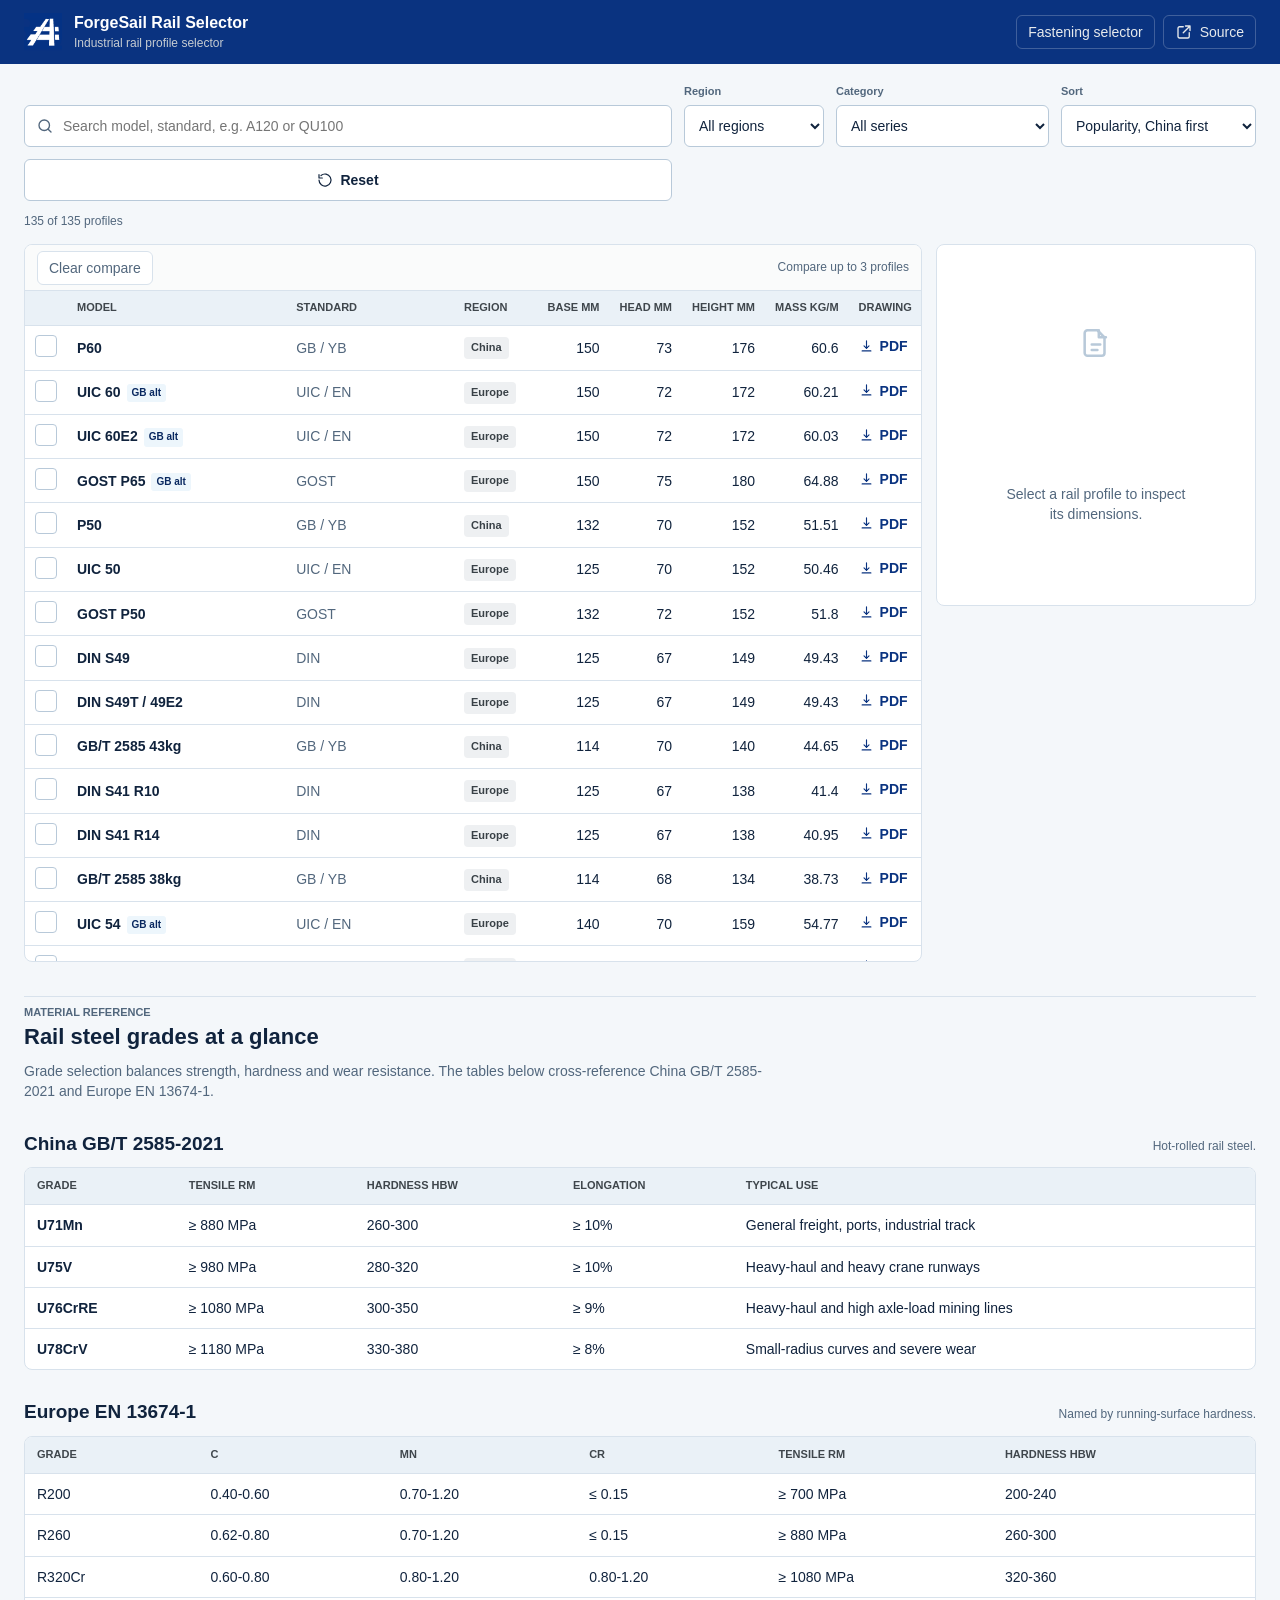
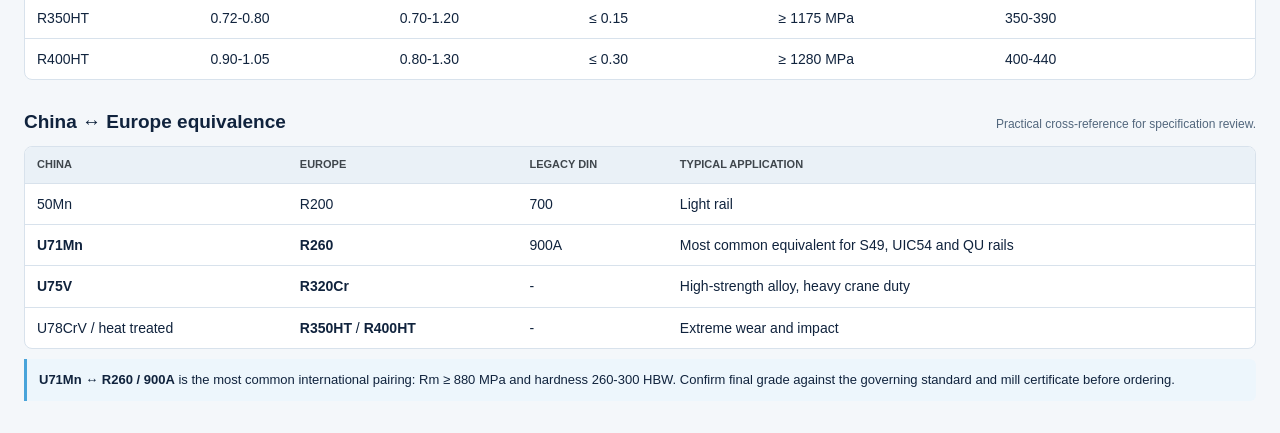
==== index.html @ 221b9ae2 "Initial ForgeSail Rail Selector" ====
<!doctype html>
<html lang="en">
<head>
  <meta charset="utf-8">
  <meta name="viewport" content="width=device-width, initial-scale=1">
  <title>ForgeSail Rail Selector</title>
  <meta name="description" content="Free industrial rail selection tool by ForgeSail. Search and compare 135 rail profiles, materials and drawings.">
  <meta name="theme-color" content="#0a3380">
  <meta property="og:title" content="ForgeSail Rail Selector">
  <meta property="og:description" content="Free industrial rail selection tool by ForgeSail. Search and compare 135 rail profiles, materials and drawings.">
  <meta property="og:type" content="website">
  <meta property="og:site_name" content="ForgeSail Rail Solutions">
  <link rel="icon" href="assets/logo-white.png">
  <link rel="stylesheet" href="styles.css?v=20261114b">
  <link rel="stylesheet" href="rail-materials.css?v=20261114b">
</head>
<body>
  <header class="topbar">
    <div class="brand">
      <img class="brand-logo" src="assets/logo-white.png" alt="ForgeSail">
      <div>
        <h1>ForgeSail Rail Selector</h1>
        <p>Industrial rail profile selector</p>
      </div>
    </div>
    <nav class="topbar-actions">
      <a class="text-button" href="fastening-selector.html">Fastening selector</a>
      <a class="text-button" href="https://forgesail.com/products/rails/" target="_blank" rel="noopener">
        <svg viewBox="0 0 24 24" aria-hidden="true"><path d="M14 4h6v6M20 4l-9 9M19 13v5a2 2 0 0 1-2 2H6a2 2 0 0 1-2-2V7a2 2 0 0 1 2-2h5"/></svg>
        Source
      </a>
    </nav>
  </header>

  <main>
    <section class="control-bar" aria-label="Rail data filters">
      <label class="search-field">
        <svg viewBox="0 0 24 24" aria-hidden="true"><circle cx="11" cy="11" r="7"/><path d="m20 20-3.8-3.8"/></svg>
        <input id="search" type="search" placeholder="Search model, standard, e.g. A120 or QU100" autocomplete="off">
      </label>
      <label class="select-field">
        <span>Region</span>
        <select id="regionFilter">
          <option value="">All regions</option>
        </select>
      </label>
      <label class="select-field">
        <span>Category</span>
        <select id="categoryFilter">
          <option value="">All series</option>
        </select>
      </label>
      <label class="select-field">
        <span>Sort</span>
        <select id="sortSelect">
          <option value="popularity" selected>Popularity, China first</option>
          <option value="mass-asc">Mass, low to high</option>
          <option value="mass-desc">Mass, high to low</option>
          <option value="model-asc">Model, A to Z</option>
        </select>
      </label>
      <button id="resetFilters" class="reset-button" type="button">
        <svg viewBox="0 0 24 24" aria-hidden="true"><path d="M3 12a9 9 0 1 0 3-6.7M3 4v5h5"/></svg>
        Reset
      </button>
      <div class="count" id="resultCount" aria-live="polite"></div>
    </section>

    <section class="workspace">
      <div class="table-panel">
        <div class="table-toolbar">
          <button id="clearCompare" class="text-button muted" type="button">Clear compare</button>
          <span class="compare-status" id="compareStatus">Compare up to 3 profiles</span>
        </div>
        <div class="table-scroll" id="tableScroll">
          <table class="rail-table">
            <thead>
              <tr>
                <th class="col-compare"><span class="visually-hidden">Compare</span></th>
                <th class="col-model">Model</th>
                <th class="col-standard">Standard</th>
                <th class="col-region">Region</th>
                <th class="num">Base mm</th>
                <th class="num">Head mm</th>
                <th class="num">Height mm</th>
                <th class="num">Mass kg/m</th>
                <th class="col-drawing">Drawing</th>
              </tr>
            </thead>
            <tbody id="railRows"></tbody>
          </table>
          <div id="emptyState" class="empty-state" hidden>No profiles match these filters.</div>
        </div>
      </div>

      <aside class="detail-panel" id="detailPanel" aria-live="polite">
        <div class="detail-empty" id="detailEmpty">
          <svg viewBox="0 0 24 24" aria-hidden="true"><path d="M4 5a2 2 0 0 1 2-2h7l5 5v11a2 2 0 0 1-2 2H6a2 2 0 0 1-2-2Z"/><path d="M14 3v5h5M9 13h6M9 17h4"/></svg>
          <p>Select a rail profile to inspect its dimensions.</p>
        </div>
        <div id="detailContent" hidden></div>
      </aside>
    </section>

    <section class="compare-band" id="compareBand" hidden>
      <div class="compare-head">
        <h2>Comparison</h2>
        <button id="closeCompare" class="icon-button" type="button" aria-label="Close comparison">
          <svg viewBox="0 0 24 24" aria-hidden="true"><path d="M6 6l12 12M18 6 6 18"/></svg>
        </button>
      </div>
      <div class="compare-outlines" id="compareOutlines"></div>
      <div class="compare-scroll">
        <table class="compare-table">
          <thead>
            <tr><th>Property</th><th class="compare-col"></th><th class="compare-col"></th><th class="compare-col"></th></tr>
          </thead>
          <tbody id="compareRows"></tbody>
        </table>
      </div>
      <a class="quote-link" href="https://forgesail.com/#form" target="_blank" rel="noopener">
        Get a quote for these profiles
        <svg viewBox="0 0 24 24" aria-hidden="true"><path d="M5 12h14m-6-6 6 6-6 6"/></svg>
      </a>
    </section>

    <section class="materials-embed" id="materials">
      <div class="materials-intro">
        <p class="eyebrow">Material reference</p>
        <h2>Rail steel grades at a glance</h2>
        <p>
          Grade selection balances strength, hardness and wear resistance.
          The tables below cross-reference China GB/T 2585-2021 and Europe EN 13674-1.
        </p>
      </div>

      <div class="materials-section">
        <div class="section-head">
          <h3>China GB/T 2585-2021</h3>
          <p>Hot-rolled rail steel.</p>
        </div>
        <div class="table-wrap">
          <table class="materials-table">
            <thead>
              <tr><th>Grade</th><th>Tensile Rm</th><th>Hardness HBW</th><th>Elongation</th><th>Typical use</th></tr>
            </thead>
            <tbody>
              <tr><td><strong>U71Mn</strong></td><td>&ge; 880 MPa</td><td>260-300</td><td>&ge; 10%</td><td>General freight, ports, industrial track</td></tr>
              <tr><td><strong>U75V</strong></td><td>&ge; 980 MPa</td><td>280-320</td><td>&ge; 10%</td><td>Heavy-haul and heavy crane runways</td></tr>
              <tr><td><strong>U76CrRE</strong></td><td>&ge; 1080 MPa</td><td>300-350</td><td>&ge; 9%</td><td>Heavy-haul and high axle-load mining lines</td></tr>
              <tr><td><strong>U78CrV</strong></td><td>&ge; 1180 MPa</td><td>330-380</td><td>&ge; 8%</td><td>Small-radius curves and severe wear</td></tr>
            </tbody>
          </table>
        </div>
      </div>

      <div class="materials-section">
        <div class="section-head">
          <h3>Europe EN 13674-1</h3>
          <p>Named by running-surface hardness.</p>
        </div>
        <div class="table-wrap">
          <table class="materials-table">
            <thead>
              <tr><th>Grade</th><th>C</th><th>Mn</th><th>Cr</th><th>Tensile Rm</th><th>Hardness HBW</th></tr>
            </thead>
            <tbody>
              <tr><td>R200</td><td>0.40-0.60</td><td>0.70-1.20</td><td>&le; 0.15</td><td>&ge; 700 MPa</td><td>200-240</td></tr>
              <tr><td>R260</td><td>0.62-0.80</td><td>0.70-1.20</td><td>&le; 0.15</td><td>&ge; 880 MPa</td><td>260-300</td></tr>
              <tr><td>R320Cr</td><td>0.60-0.80</td><td>0.80-1.20</td><td>0.80-1.20</td><td>&ge; 1080 MPa</td><td>320-360</td></tr>
              <tr><td>R350HT</td><td>0.72-0.80</td><td>0.70-1.20</td><td>&le; 0.15</td><td>&ge; 1175 MPa</td><td>350-390</td></tr>
              <tr><td>R400HT</td><td>0.90-1.05</td><td>0.80-1.30</td><td>&le; 0.30</td><td>&ge; 1280 MPa</td><td>400-440</td></tr>
            </tbody>
          </table>
        </div>
      </div>

      <div class="materials-section">
        <div class="section-head">
          <h3>China &harr; Europe equivalence</h3>
          <p>Practical cross-reference for specification review.</p>
        </div>
        <div class="table-wrap">
          <table class="materials-table">
            <thead>
              <tr><th>China</th><th>Europe</th><th>Legacy DIN</th><th>Typical application</th></tr>
            </thead>
            <tbody>
              <tr><td>50Mn</td><td>R200</td><td>700</td><td>Light rail</td></tr>
              <tr><td><strong>U71Mn</strong></td><td><strong>R260</strong></td><td>900A</td><td>Most common equivalent for S49, UIC54 and QU rails</td></tr>
              <tr><td><strong>U75V</strong></td><td><strong>R320Cr</strong></td><td>-</td><td>High-strength alloy, heavy crane duty</td></tr>
              <tr><td>U78CrV / heat treated</td><td><strong>R350HT</strong> / <strong>R400HT</strong></td><td>-</td><td>Extreme wear and impact</td></tr>
            </tbody>
          </table>
        </div>
      </div>

      <div class="note-strip">
        <strong>U71Mn &harr; R260 / 900A</strong> is the most common international pairing:
        Rm &ge; 880 MPa and hardness 260-300 HBW. Confirm final grade against the
        governing standard and mill certificate before ordering.
      </div>
    </section>
  </main>

  <script type="application/ld+json">
    {
      "@context": "https://schema.org",
      "@graph": [
        {
          "@type": "Organization",
          "@id": "https://forgesail.com/#organization",
          "name": "ForgeSail Rail Solutions Ltd.",
          "url": "https://forgesail.com/",
          "logo": "https://forgesail.com/wp-content/uploads/2026/03/cropped-forgesail-Favicon-white.png"
        },
        {
          "@type": "WebApplication",
          "name": "ForgeSail Rail Selector",
          "url": "https://forgesail.com/rail-selector/",
          "applicationCategory": "EngineeringApplication",
          "operatingSystem": "Web",
          "description": "Industrial rail profile selector with dimensions, material grades and drawing references.",
          "provider": { "@id": "https://forgesail.com/#organization" }
        }
      ]
    }
  </script>
  <script src="data/rails.js?v=20261114b"></script>
  <script src="data/materials.js?v=20261114b"></script>
  <script src="app.js?v=20261114b"></script>
</body>
</html>
---- styles.css ----
:root {
  --bg: #f4f7fa;
  --surface: #ffffff;
  --surface-muted: #eaf1f7;
  --ink: #10233d;
  --ink-soft: #52677d;
  --line: #d8e2ec;
  --line-strong: #b8c9d9;
  --accent: #0a3380;
  --accent-deep: #08275f;
  --accent-soft: #49a4da;
  --accent-soft-deep: #2989bf;
  --teal: #0a3380;
  --teal-soft: #e9f2fb;
  --danger: #b3261e;
  --shadow: 0 12px 30px rgba(10, 51, 128, 0.10);
}

* {
  box-sizing: border-box;
}

html {
  color: var(--ink);
  background: var(--bg);
}

body {
  margin: 0;
  min-height: 100vh;
  font-family: -apple-system, BlinkMacSystemFont, "Segoe UI", Roboto, "Helvetica Neue", Arial, sans-serif;
  background: var(--bg);
  font-size: 14px;
  line-height: 1.45;
}

button,
select,
input {
  font: inherit;
}

button,
a {
  -webkit-tap-highlight-color: transparent;
}

svg {
  width: 18px;
  height: 18px;
  fill: none;
  stroke: currentColor;
  stroke-width: 1.8;
  stroke-linecap: round;
  stroke-linejoin: round;
  flex: 0 0 auto;
}

.topbar {
  position: sticky;
  top: 0;
  z-index: 20;
  display: flex;
  align-items: center;
  justify-content: space-between;
  gap: 16px;
  min-height: 64px;
  padding: 10px 24px;
  background: #0a3380;
  color: #fff;
  box-shadow: 0 1px 0 rgba(255, 255, 255, 0.08);
}

.brand {
  display: flex;
  align-items: center;
  gap: 12px;
  min-width: 0;
}

.brand-mark {
  width: 34px;
  height: 34px;
  border-radius: 0;
  background: transparent;
  border: 0;
}

.brand-logo {
  width: auto;
  height: 38px;
  max-width: 170px;
  object-fit: contain;
}

.brand h1 {
  margin: 0;
  font-size: 16px;
  font-weight: 650;
  letter-spacing: 0;
}

.brand p {
  margin: 1px 0 0;
  color: #c6ccd1;
  font-size: 12px;
}

.topbar-actions {
  display: flex;
  align-items: center;
  gap: 8px;
}

.text-button,
.icon-text-button,
.icon-button,
.quote-link {
  display: inline-flex;
  align-items: center;
  justify-content: center;
  gap: 7px;
  min-height: 34px;
  border-radius: 6px;
  cursor: pointer;
  text-decoration: none;
  border: 1px solid transparent;
}

.text-button,
.icon-text-button {
  padding: 0 11px;
  color: #e7eaec;
  background: transparent;
  border-color: rgba(255, 255, 255, 0.22);
}

.text-button:hover,
.icon-text-button:hover {
  background: rgba(255, 255, 255, 0.08);
}

main {
  padding: 20px 24px 32px;
}

.control-bar {
  display: grid;
  grid-template-columns: minmax(260px, 1fr) repeat(3, minmax(140px, auto));
  gap: 12px;
  align-items: end;
  margin-bottom: 14px;
}

.search-field {
  position: relative;
  display: flex;
  align-items: center;
  min-width: 0;
}

.search-field svg {
  position: absolute;
  left: 12px;
  color: var(--ink-soft);
}

.search-field input {
  width: 100%;
  height: 42px;
  padding: 0 12px 0 38px;
  border: 1px solid var(--line-strong);
  border-radius: 6px;
  background: var(--surface);
  color: var(--ink);
  outline: none;
}

.search-field input:focus {
  border-color: var(--accent);
  box-shadow: 0 0 0 3px rgba(73, 164, 218, 0.18);
}

.select-field {
  display: flex;
  flex-direction: column;
  gap: 5px;
  min-width: 0;
}

.select-field span {
  color: var(--ink-soft);
  font-size: 11px;
  font-weight: 600;
  letter-spacing: 0;
}

.select-field select {
  height: 42px;
  padding: 0 30px 0 10px;
  border: 1px solid var(--line-strong);
  border-radius: 6px;
  background: var(--surface);
  color: var(--ink);
  cursor: pointer;
}

.reset-button {
  display: inline-flex;
  align-items: center;
  justify-content: center;
  gap: 7px;
  height: 42px;
  padding: 0 12px;
  border: 1px solid var(--line-strong);
  border-radius: 6px;
  background: var(--surface);
  color: var(--ink);
  font-weight: 600;
  cursor: pointer;
}

.reset-button:hover {
  border-color: var(--accent);
  color: var(--accent);
}

.reset-button svg {
  width: 16px;
  height: 16px;
}

.count {
  grid-column: 1 / -1;
  color: var(--ink-soft);
  font-size: 12px;
}

.workspace {
  display: grid;
  grid-template-columns: minmax(0, 1fr) 320px;
  gap: 14px;
  align-items: start;
}

.table-panel,
.detail-panel {
  background: var(--surface);
  border: 1px solid var(--line);
  border-radius: 8px;
  overflow: hidden;
}

.table-toolbar {
  display: flex;
  align-items: center;
  justify-content: space-between;
  gap: 12px;
  min-height: 46px;
  padding: 0 12px;
  border-bottom: 1px solid var(--line);
  background: #fafbfb;
}

.text-button.muted {
  color: var(--ink-soft);
  border-color: var(--line);
  background: var(--surface);
}

.text-button.muted:hover {
  color: var(--ink);
  border-color: var(--line-strong);
}

.compare-status {
  color: var(--ink-soft);
  font-size: 12px;
}

.table-scroll {
  overflow: auto;
  max-height: calc(100vh - 230px);
  min-height: 360px;
}

.rail-table {
  width: 100%;
  border-collapse: collapse;
  min-width: 800px;
}

.rail-table th,
.rail-table td {
  padding: 9px 10px;
  border-bottom: 1px solid var(--line);
  text-align: left;
  vertical-align: middle;
  white-space: nowrap;
}

.rail-table thead th {
  position: sticky;
  top: 0;
  z-index: 2;
  background: var(--surface-muted);
  color: #3f464c;
  font-size: 11px;
  font-weight: 650;
  text-transform: uppercase;
  letter-spacing: 0;
}

.rail-table tbody tr {
  cursor: pointer;
}

.rail-table tbody tr:hover {
  background: #f2f7fb;
}

.rail-table tbody tr.selected {
  background: var(--teal-soft);
}

.rail-table td.num {
  text-align: right;
  font-variant-numeric: tabular-nums;
}

.rail-table .model {
  font-weight: 650;
  color: var(--ink);
}

.alt-badge {
  display: inline-block;
  margin-left: 6px;
  padding: 2px 5px;
  border-radius: 3px;
  background: #edf6fc;
  color: var(--accent-deep);
  font-size: 10px;
  font-weight: 650;
  vertical-align: 1px;
}

.rail-table .standard {
  color: var(--ink-soft);
}

.rail-table .region {
  display: inline-block;
  padding: 3px 7px;
  border-radius: 4px;
  background: #eef0f2;
  color: #394147;
  font-size: 11px;
  font-weight: 600;
}

.compare-check {
  display: inline-grid;
  place-items: center;
  width: 22px;
  height: 22px;
  border: 1px solid var(--line-strong);
  border-radius: 4px;
  background: var(--surface);
  color: transparent;
}

.compare-check.checked {
  background: var(--accent-soft);
  border-color: var(--accent-soft);
  color: #fff;
}

.compare-check svg {
  width: 14px;
  height: 14px;
  stroke-width: 2.6;
}

.drawing-link {
  display: inline-flex;
  align-items: center;
  gap: 6px;
  color: var(--teal);
  text-decoration: none;
  font-weight: 600;
}

.drawing-link:hover {
  text-decoration: underline;
}

.drawing-link svg {
  width: 15px;
  height: 15px;
}

.empty-state {
  display: grid;
  place-items: center;
  min-height: 220px;
  color: var(--ink-soft);
  text-align: center;
}

.detail-panel {
  position: sticky;
  top: 84px;
}

.detail-empty {
  display: grid;
  place-items: center;
  gap: 10px;
  min-height: 360px;
  padding: 24px;
  color: var(--ink-soft);
  text-align: center;
}

.detail-empty svg {
  width: 34px;
  height: 34px;
  color: var(--line-strong);
}

.detail-empty p {
  max-width: 180px;
  margin: 0;
}

.detail-content {
  padding: 16px;
}

.detail-content h2 {
  margin: 0 0 2px;
  font-size: 22px;
  letter-spacing: 0;
}

.detail-content .detail-standard {
  margin: 0 0 14px;
  color: var(--ink-soft);
}

.rail-schematic {
  display: grid;
  place-items: center;
  padding: 10px;
  border: 1px solid var(--line);
  border-radius: 6px;
  background: #fafbfb;
}

.detail-drawing-note {
  padding: 10px;
  border: 1px solid var(--line);
  border-radius: 6px;
  background: var(--surface-muted);
  color: var(--ink-soft);
  font-size: 12px;
}

.data-note {
  margin: 10px 0 0;
  padding: 8px 9px;
  border-left: 3px solid #d9a441;
  border-radius: 0 5px 5px 0;
  background: #fff8e8;
  color: #6c5314;
  font-size: 11px;
}

.rail-schematic svg {
  width: 100%;
  height: 180px;
}

.spec-grid {
  display: grid;
  grid-template-columns: 1fr 1fr;
  gap: 8px;
  margin: 14px 0;
}

.spec-item {
  padding: 9px 10px;
  border: 1px solid var(--line);
  border-radius: 6px;
  background: var(--surface);
}

.spec-item .label {
  display: block;
  color: var(--ink-soft);
  font-size: 11px;
}

.spec-item .value {
  font-size: 16px;
  font-weight: 650;
  font-variant-numeric: tabular-nums;
}

.detail-actions {
  display: flex;
  flex-wrap: wrap;
  gap: 8px;
}

.detail-actions .button {
  display: inline-flex;
  align-items: center;
  justify-content: center;
  gap: 7px;
  min-height: 36px;
  padding: 0 11px;
  border: 1px solid var(--line-strong);
  border-radius: 6px;
  color: var(--ink);
  background: var(--surface);
  text-decoration: none;
  font-weight: 600;
}

.detail-actions .button:hover {
  border-color: var(--ink);
}

.detail-actions .button.primary {
  background: var(--accent);
  border-color: var(--accent);
  color: #fff;
}

.detail-actions .button.primary:hover {
  background: var(--accent-deep);
  border-color: var(--accent-deep);
}

.disclaimer {
  margin-top: 14px;
  padding: 9px 10px;
  border-left: 3px solid var(--line-strong);
  color: var(--ink-soft);
  font-size: 11px;
  background: var(--surface-muted);
  border-radius: 0 5px 5px 0;
}

.compare-band {
  position: fixed;
  left: 24px;
  right: 24px;
  bottom: 18px;
  z-index: 30;
  max-width: 1200px;
  margin: 0 auto;
  padding: 14px 16px;
  border: 1px solid var(--line);
  border-radius: 8px;
  background: #fff;
  box-shadow: var(--shadow);
}

.compare-head {
  display: flex;
  align-items: center;
  justify-content: space-between;
  gap: 12px;
  margin-bottom: 10px;
}

.compare-head h2 {
  margin: 0;
  font-size: 15px;
}

.icon-button {
  width: 32px;
  height: 32px;
  color: var(--ink-soft);
  border-color: var(--line);
  background: var(--surface);
}

.icon-button:hover {
  color: var(--ink);
  border-color: var(--line-strong);
}

.compare-scroll {
  overflow: auto;
}

.compare-table {
  width: 100%;
  border-collapse: collapse;
  min-width: 680px;
}

.compare-table th,
.compare-table td {
  padding: 7px 10px;
  border-bottom: 1px solid var(--line);
  text-align: left;
  white-space: nowrap;
}

.compare-table th.compare-col {
  min-width: 150px;
  font-weight: 650;
}

.compare-table td {
  font-variant-numeric: tabular-nums;
}

.quote-link {
  justify-content: flex-start;
  margin-top: 10px;
  color: var(--accent-deep);
  font-weight: 650;
}

.quote-link svg {
  width: 16px;
  height: 16px;
}

.quote-link:hover {
  text-decoration: underline;
}

.material-block {
  margin: 14px 0 0;
  padding: 12px;
  border: 1px solid var(--line);
  border-radius: 6px;
  background: #fbfcfd;
}

.material-head {
  display: flex;
  align-items: baseline;
  justify-content: space-between;
  gap: 8px;
}

.material-head h3 {
  margin: 0;
  font-size: 14px;
  letter-spacing: 0;
}

.material-head span {
  color: var(--ink-soft);
  font-size: 11px;
}

.material-chips {
  display: flex;
  flex-wrap: wrap;
  gap: 6px;
  margin: 10px 0;
}

.material-chip {
  min-height: 30px;
  padding: 0 10px;
  border: 1px solid var(--line-strong);
  border-radius: 5px;
  background: var(--surface);
  color: var(--ink);
  font-weight: 600;
  cursor: pointer;
}

.material-chip:hover {
  border-color: var(--accent-soft-deep);
}

.material-chip.active {
  background: var(--accent);
  border-color: var(--accent);
  color: #fff;
}

.property-grid {
  display: grid;
  grid-template-columns: repeat(3, 1fr);
  gap: 6px;
  margin-bottom: 10px;
}

.property {
  padding: 8px;
  border: 1px solid var(--line);
  border-radius: 5px;
  background: var(--surface);
}

.property span {
  display: block;
  color: var(--ink-soft);
  font-size: 10px;
}

.property strong {
  display: block;
  margin-top: 2px;
  font-size: 13px;
  font-variant-numeric: tabular-nums;
}

.composition-table {
  width: 100%;
  border-collapse: collapse;
  margin-bottom: 10px;
  font-size: 12px;
}

.composition-table caption {
  padding: 0 0 5px;
  color: var(--ink-soft);
  font-size: 10px;
  text-align: left;
}

.composition-table th,
.composition-table td {
  padding: 4px 6px;
  border-bottom: 1px solid var(--line);
  text-align: left;
  white-space: nowrap;
}

.composition-table th {
  color: var(--ink-soft);
  font-weight: 600;
}

.composition-table td {
  text-align: right;
  font-variant-numeric: tabular-nums;
}

.equivalence-grid {
  display: grid;
  gap: 6px;
}

.equivalence-grid div {
  display: flex;
  align-items: center;
  justify-content: space-between;
  gap: 8px;
  padding: 7px 8px;
  border: 1px solid var(--line);
  border-radius: 5px;
  background: var(--surface);
}

.equivalence-grid span {
  color: var(--ink-soft);
  font-size: 11px;
}

.equivalence-grid strong {
  font-size: 11px;
  text-align: right;
}

.replacement-note {
  display: grid;
  gap: 2px;
  margin-top: 10px;
  padding: 9px 10px;
  border-left: 3px solid var(--accent-soft);
  border-radius: 0 5px 5px 0;
  background: #edf6fc;
}

.replacement-note strong {
  color: var(--accent-deep);
  font-size: 12px;
}

.replacement-note span {
  color: var(--ink);
  font-weight: 650;
}

.replacement-note small {
  color: var(--ink-soft);
  font-size: 10px;
}

.material-guide-link {
  display: inline-flex;
  margin-top: 10px;
  color: var(--accent-deep);
  font-size: 12px;
  font-weight: 650;
  text-decoration: none;
}

.material-guide-link:hover {
  text-decoration: underline;
}

.compare-outlines {
  display: grid;
  grid-template-columns: repeat(3, 1fr);
  gap: 10px;
  margin-bottom: 10px;
}

.compare-outline {
  min-width: 0;
  padding: 8px;
  border: 1px solid var(--line);
  border-radius: 6px;
  background: #fbfcfd;
}

.compare-outline-head {
  display: flex;
  align-items: baseline;
  justify-content: space-between;
  gap: 6px;
  margin-bottom: 4px;
}

.compare-outline-head strong {
  overflow: hidden;
  font-size: 12px;
  text-overflow: ellipsis;
  white-space: nowrap;
}

.compare-outline-head span {
  color: var(--ink-soft);
  font-size: 10px;
  white-space: nowrap;
}

.compare-outline svg {
  width: 100%;
  height: 118px;
}

.visually-hidden {
  position: absolute;
  width: 1px;
  height: 1px;
  padding: 0;
  margin: -1px;
  overflow: hidden;
  clip: rect(0, 0, 0, 0);
  white-space: nowrap;
  border: 0;
}

@media (max-width: 1040px) {
  .control-bar {
    grid-template-columns: minmax(240px, 1fr) repeat(2, minmax(130px, 1fr));
  }

  .search-field {
    grid-column: 1 / -1;
  }

  .workspace {
    grid-template-columns: 1fr;
  }

  .detail-panel {
    position: static;
  }

  .detail-empty {
    min-height: 200px;
  }
}

@media (max-width: 680px) {
  .topbar {
    align-items: flex-start;
    flex-direction: column;
    padding: 10px 14px;
  }

  .topbar-actions {
    width: 100%;
    overflow-x: auto;
    padding-bottom: 2px;
  }

  main {
    padding: 14px;
  }

  .control-bar {
    grid-template-columns: 1fr;
  }

  .search-field {
    grid-column: auto;
  }

  .compare-band {
    left: 12px;
    right: 12px;
    bottom: 10px;
  }

  .compare-outlines {
    grid-template-columns: 1fr;
  }
}
---- rail-materials.css ----
.materials-main {
  max-width: 1180px;
  margin: 0 auto;
  padding: 24px 24px 48px;
}

.materials-embed {
  margin-top: 34px;
  padding-top: 8px;
  border-top: 1px solid var(--line);
  scroll-margin-top: 84px;
}

.materials-embed .materials-intro h2 {
  font-size: 22px;
}

.materials-intro {
  margin-bottom: 10px;
}

.eyebrow {
  margin: 0 0 4px;
  color: var(--accent-soft-deep);
  font-size: 11px;
  font-weight: 700;
  letter-spacing: 0;
  text-transform: uppercase;
}

.materials-intro h2 {
  margin: 0 0 8px;
  font-size: 28px;
  letter-spacing: 0;
}

.materials-intro p {
  max-width: 760px;
  margin: 0;
  color: var(--ink-soft);
}

.materials-section {
  margin-top: 28px;
}

.section-head {
  display: flex;
  align-items: baseline;
  justify-content: space-between;
  gap: 16px;
  margin-bottom: 10px;
}

.section-head h3 {
  margin: 0;
  font-size: 19px;
  letter-spacing: 0;
}

.section-head p {
  margin: 0;
  color: var(--ink-soft);
  font-size: 12px;
  text-align: right;
}

.table-wrap {
  overflow-x: auto;
  border: 1px solid var(--line);
  border-radius: 8px;
  background: var(--surface);
}

.materials-table {
  width: 100%;
  border-collapse: collapse;
  min-width: 720px;
}

.materials-table th,
.materials-table td {
  padding: 10px 12px;
  border-bottom: 1px solid var(--line);
  text-align: left;
  vertical-align: top;
  white-space: nowrap;
}

.materials-table thead th {
  position: sticky;
  top: 0;
  background: var(--surface-muted);
  color: #3f464c;
  font-size: 11px;
  font-weight: 700;
  text-transform: uppercase;
}

.materials-table tbody tr:last-child td {
  border-bottom: 0;
}

.materials-table tbody tr:hover {
  background: #f2f7fb;
}

.materials-table td {
  font-variant-numeric: tabular-nums;
}

.materials-table.compact {
  min-width: 820px;
}

.note-strip {
  margin-top: 10px;
  padding: 11px 12px;
  border-left: 3px solid var(--accent-soft);
  border-radius: 0 6px 6px 0;
  background: #edf6fc;
  color: var(--ink);
  font-size: 13px;
  line-height: 1.55;
}

.guidance-grid {
  display: grid;
  grid-template-columns: repeat(3, 1fr);
  gap: 12px;
}

.guidance-item {
  padding: 14px;
  border: 1px solid var(--line);
  border-radius: 6px;
  background: var(--surface);
}

.guidance-item h4 {
  margin: 0 0 6px;
  font-size: 14px;
}

.guidance-item p {
  margin: 0;
  color: var(--ink-soft);
  font-size: 13px;
  line-height: 1.55;
}

.disclaimer {
  margin-top: 28px;
  padding: 11px 12px;
  border-left: 3px solid var(--line-strong);
  border-radius: 0 6px 6px 0;
  background: var(--surface-muted);
  color: var(--ink-soft);
  font-size: 12px;
}

@media (max-width: 760px) {
  .materials-main {
    padding: 18px 14px 36px;
  }

  .section-head {
    display: block;
  }

  .section-head p {
    margin-top: 4px;
    text-align: left;
  }

  .guidance-grid {
    grid-template-columns: 1fr;
  }
}
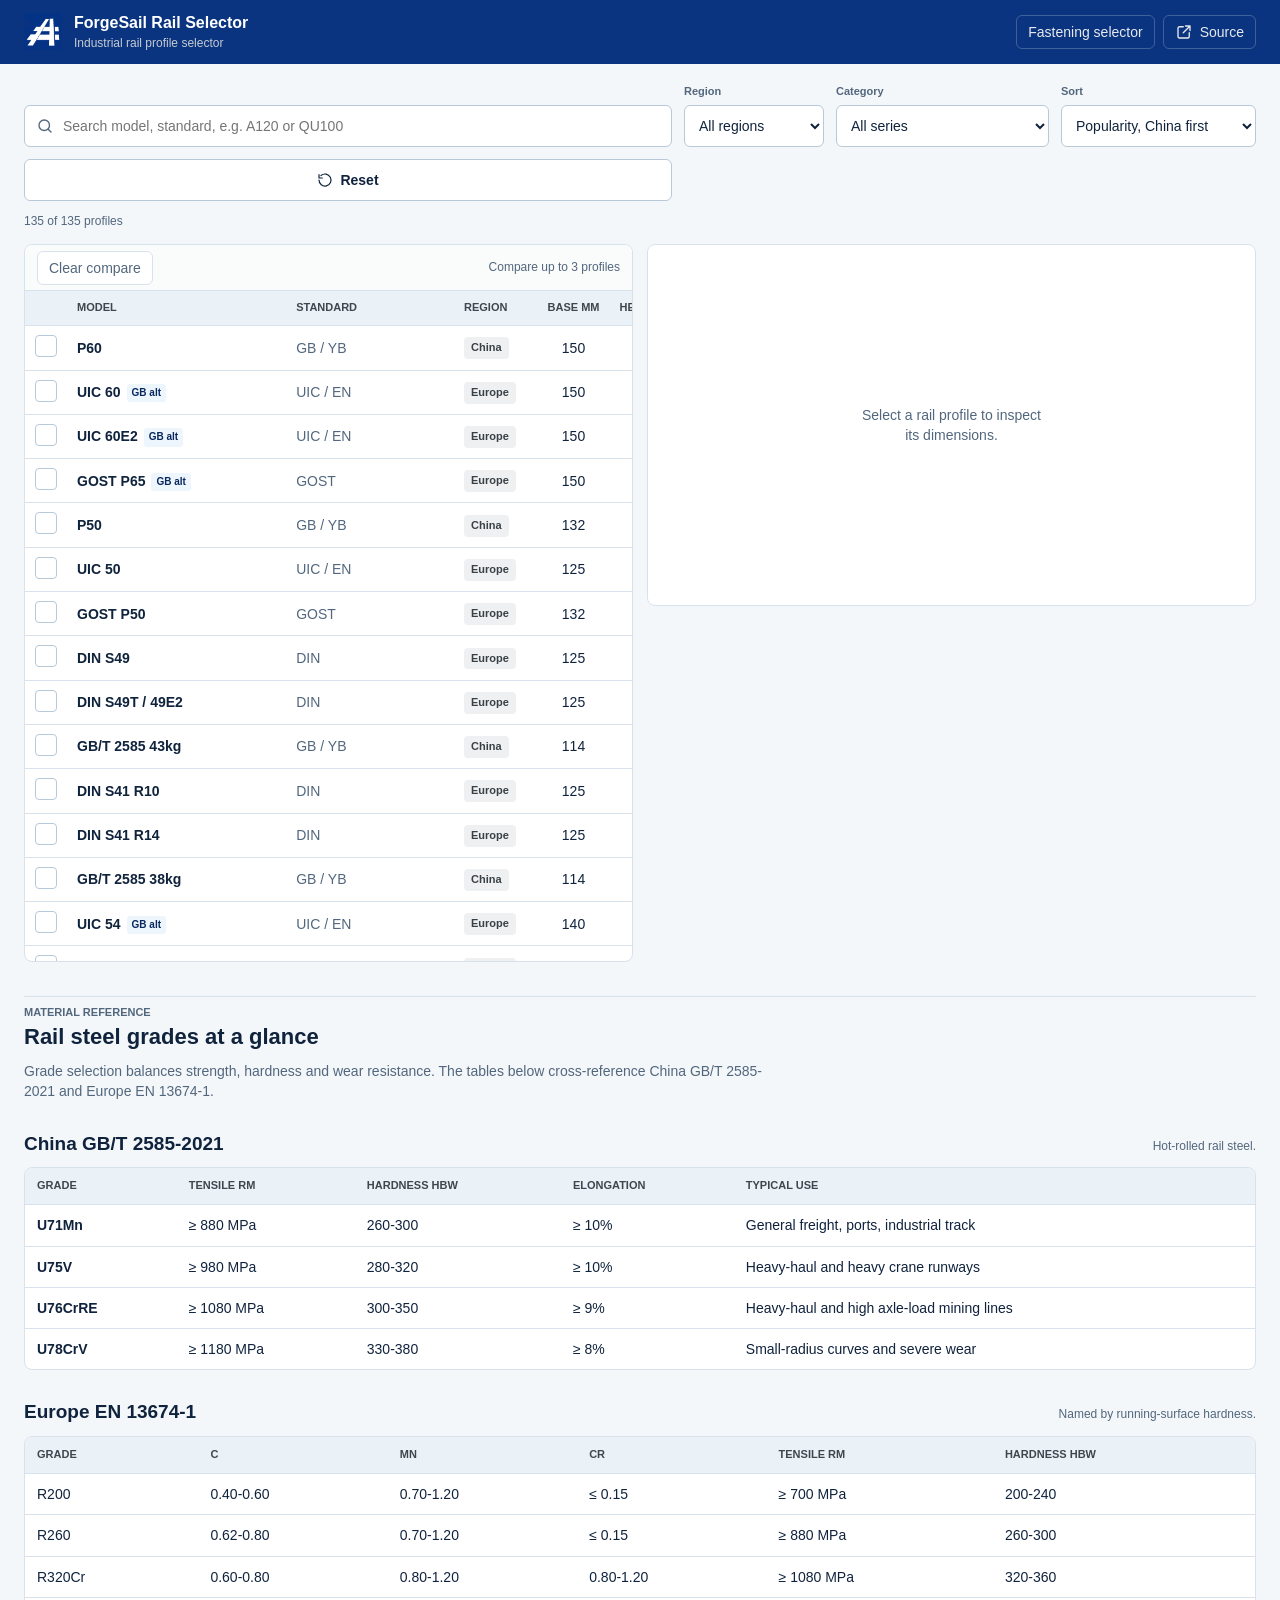
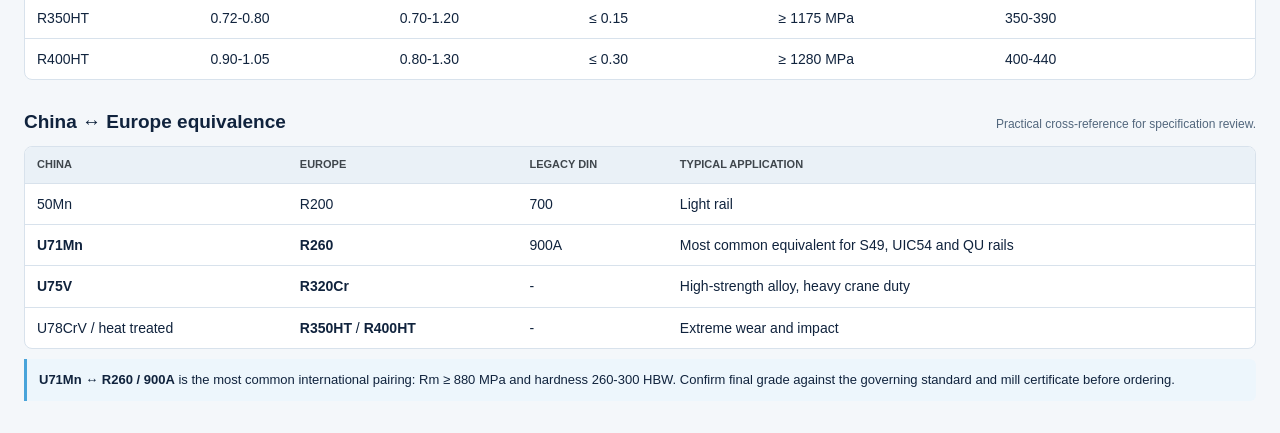
==== commit 1d613724: "Polish rail selector layout and labels" ====
--- a/index.html
+++ b/index.html
@@ -95,7 +95,6 @@
 
       <aside class="detail-panel" id="detailPanel" aria-live="polite">
         <div class="detail-empty" id="detailEmpty">
-          <svg viewBox="0 0 24 24" aria-hidden="true"><path d="M4 5a2 2 0 0 1 2-2h7l5 5v11a2 2 0 0 1-2 2H6a2 2 0 0 1-2-2Z"/><path d="M14 3v5h5M9 13h6M9 17h4"/></svg>
           <p>Select a rail profile to inspect its dimensions.</p>
         </div>
         <div id="detailContent" hidden></div>
--- a/styles.css
+++ b/styles.css
@@ -238,7 +238,7 @@
 
 .workspace {
   display: grid;
-  grid-template-columns: minmax(0, 1fr) 320px;
+  grid-template-columns: minmax(0, 1fr) minmax(0, 1fr);
   gap: 14px;
   align-items: start;
 }
@@ -324,7 +324,12 @@
 }
 
 .rail-table td.num {
-  text-align: right;
+  text-align: center;
+  font-variant-numeric: tabular-nums;
+}
+
+.rail-table th.num {
+  text-align: center;
   font-variant-numeric: tabular-nums;
 }
 
